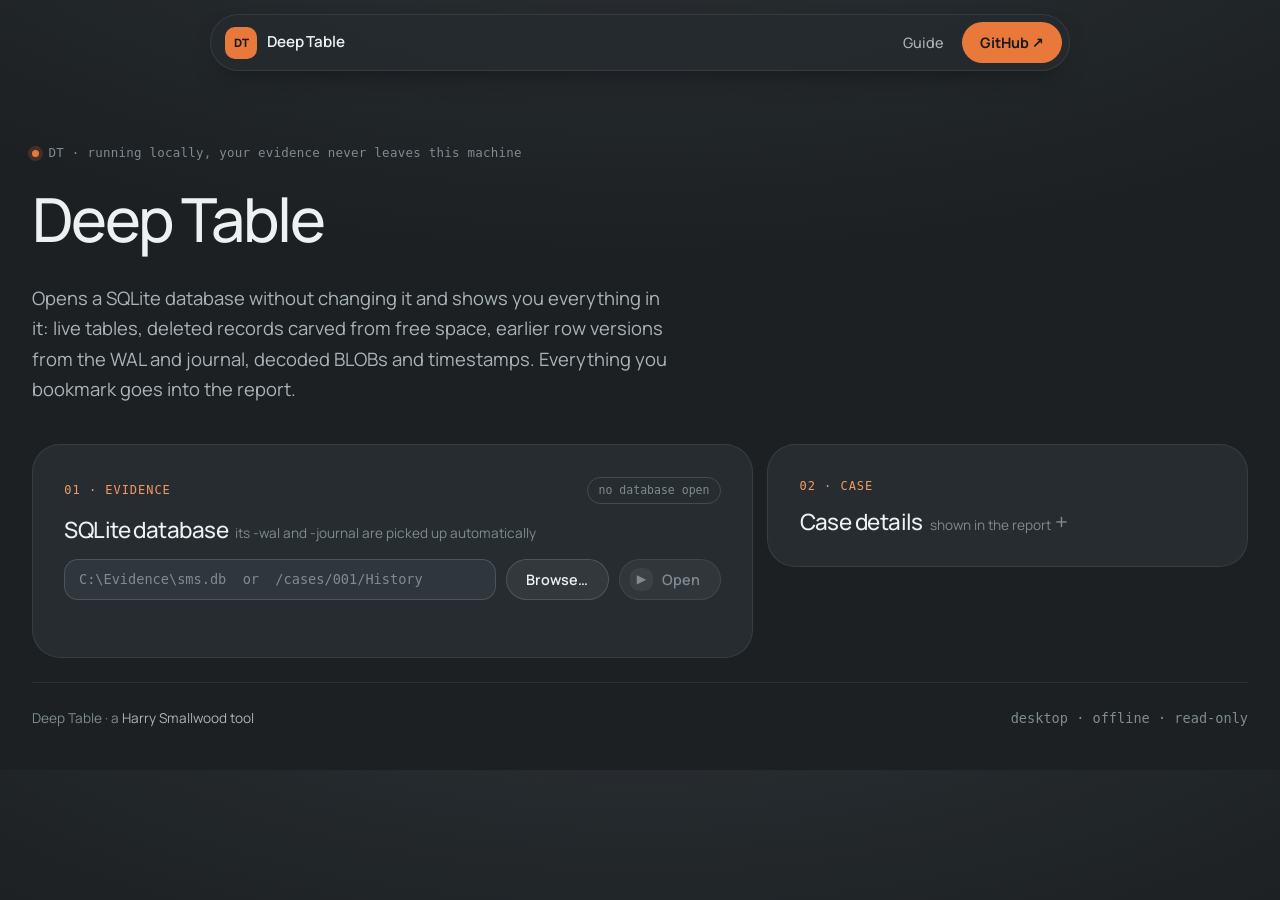
==== deep-table/frontend/index.html @ 810de251 "Rename Quick Query to Deep Table Folder quick-query/ -> deep-table/, DeepTable.spec, deep-table.desk" ====
<!DOCTYPE html>
<html lang="en">
<head>
<meta charset="UTF-8" />
<meta name="viewport" content="width=device-width, initial-scale=1.0" />
<title>Deep Table</title>
<link rel="stylesheet" href="styles.css" />
</head>
<body>

<header class="site-header">
  <div class="wrap">
    <a class="brand" href="#">
      <span class="brand-mark">DT</span>
      <span class="brand-text">Deep Table</span>
    </a>
    <nav class="primary-nav">
      <ul>
        <li><a href="https://harrylsmallwood.com/deep-table" target="_blank" rel="noopener">Guide</a></li>
        <li><a class="nav-cta" href="https://github.com/Harry083/Quick-Capture" target="_blank" rel="noopener">GitHub ↗</a></li>
      </ul>
    </nav>
  </div>
</header>

<main class="wrap">
  <section class="hero" id="hero">
    <p class="hero-eyebrow">DT · running locally, your evidence never leaves this machine</p>
    <h1>Deep Table</h1>
    <p class="lede">Opens a SQLite database without changing it and shows you everything in it: live tables, deleted
      records carved from free space, earlier row versions from the WAL and journal, decoded BLOBs and timestamps.
      Everything you bookmark goes into the report.</p>
  </section>

  <section class="picker-row">
    <div class="panel picker-card">
      <div class="card-title-row">
        <div class="panel-title">01 · Evidence</div>
        <span id="evidence-pill" class="pill">no database open</span>
      </div>
      <h2>SQLite database <span class="hint">its -wal and -journal are picked up automatically</span></h2>
      <div class="path-input-row">
        <input type="text" id="db-input" class="path-input" placeholder="C:\Evidence\sms.db  or  /cases/001/History" />
        <button class="btn browse-btn" id="browse-db" type="button">Browse…</button>
        <button class="btn btn-primary" id="open-btn" type="button" disabled><span class="btn-icon" aria-hidden="true">▶</span>Open</button>
      </div>
      <div class="file-status" id="db-status"></div>
      <div id="evidence-list" class="evidence-list hidden"></div>
    </div>

    <details class="panel picker-card case-details" id="case-panel">
      <summary>
        <div class="panel-title">02 · Case</div>
        <h2>Case details <span class="hint">shown in the report</span></h2>
      </summary>
      <div class="case-grid">
        <label class="field-label">Case number<input type="text" class="path-input full" data-case="case_number" /></label>
        <label class="field-label">Evidence number<input type="text" class="path-input full" data-case="evidence_number" /></label>
        <label class="field-label">Examiner<input type="text" class="path-input full" data-case="examiner" /></label>
        <label class="field-label">Description<input type="text" class="path-input full" data-case="description" /></label>
        <label class="field-label wide">Notes<input type="text" class="path-input full" data-case="notes" /></label>
      </div>
    </details>
  </section>

  <section id="error-section" class="error-section hidden"></section>

  <section id="overview" class="hidden">
    <div id="notices"></div>
    <div class="score-cards overview-cards" id="overview-cards"></div>
  </section>

  <section id="workspace" class="panel workspace hidden">
    <div class="workspace-head">
      <div class="tabs" id="main-tabs" role="tablist">
        <button type="button" role="tab" data-tab="tables" aria-selected="true">Tables</button>
        <button type="button" role="tab" data-tab="search" aria-selected="false">Search all</button>
        <button type="button" role="tab" data-tab="query" aria-selected="false">Query</button>
        <button type="button" role="tab" data-tab="recovered" aria-selected="false">Recovered <span class="count" id="count-recovered"></span></button>
        <button type="button" role="tab" data-tab="wal" aria-selected="false">WAL &amp; journal</button>
        <button type="button" role="tab" data-tab="pages" aria-selected="false">Pages</button>
        <button type="button" role="tab" data-tab="report" aria-selected="false">Bookmarks &amp; report <span class="count" id="count-tags"></span></button>
      </div>
      <label class="view-select" title="Which version of the database to read. With a WAL, each commit can be viewed on its own.">
        <span>View</span>
        <select id="view-select"></select>
      </label>
    </div>

    <!-- Tables -->
    <div class="tab-pane" data-pane="tables">
      <div class="split">
        <aside class="side-list">
          <input type="search" id="table-filter" class="path-input full small-input" placeholder="Filter tables…" />
          <div id="table-list" class="list-box"></div>
        </aside>
        <div class="split-main">
          <div class="grid-toolbar">
            <div class="grid-title"><span id="table-title">Choose a table</span> <span id="table-sub" class="hint-inline"></span></div>
            <input type="search" id="row-search" class="path-input small-input" placeholder="Search rows…" />
            <div class="pager" id="table-pager"></div>
            <button class="btn small-btn" id="schema-btn" type="button" disabled>Schema</button>
            <button class="btn small-btn" id="blob-export-btn" type="button" disabled title="Write every BLOB in a column to its own file, with a manifest of hashes">Export BLOBs…</button>
            <button class="btn small-btn" id="table-csv" type="button" disabled>Export CSV</button>
          </div>
          <pre id="schema-box" class="report-text schema-box hidden"></pre>
          <div id="table-grid" class="grid-box"><p class="placeholder">Open a database, then choose a table.</p></div>
        </div>
      </div>
    </div>

    <!-- Search all -->
    <div class="tab-pane hidden" data-pane="search">
      <p class="guide">Looks for a value in every column of every table in the current view: text matches whatever
        the case, and the same bytes are looked for inside BLOBs. Deleted records found by recovery are searched too.</p>
      <div class="path-input-row search-row">
        <input type="search" id="global-search" class="path-input" placeholder="Phone number, name, URL, keyword…" />
        <button class="btn btn-primary" id="global-search-btn" type="button"><span class="btn-icon" aria-hidden="true">⌕</span>Search</button>
      </div>
      <div class="file-status" id="global-search-status"></div>
      <div id="global-results"></div>
    </div>

    <!-- Query -->
    <div class="tab-pane hidden" data-pane="query">
      <details class="builder" id="builder">
        <summary>Query builder <span class="hint-inline">pick a table, add joins found from foreign keys and naming, choose columns</span></summary>
        <div class="builder-body">
          <label class="model-select-label">Base table <select id="qb-table"></select></label>
          <div class="qb-section">
            <div class="field-label">Joins</div>
            <div id="qb-joins" class="qb-joins"><p class="placeholder">Choose a base table.</p></div>
          </div>
          <div class="qb-section">
            <div class="field-label">Columns <span class="hint-inline">timestamps can be converted in the SQL itself</span></div>
            <div id="qb-columns" class="qb-columns"></div>
          </div>
          <div class="qb-actions"><button class="btn small-btn" id="qb-generate" type="button">Write SQL ↓</button></div>
        </div>
      </details>
      <textarea id="sql-input" class="sql-input" spellcheck="false" placeholder="SELECT * FROM sqlite_master;   (Ctrl+Enter to run — the database is opened read-only)"></textarea>
      <div class="query-actions">
        <div class="chips" id="saved-queries"></div>
        <span class="spacer"></span>
        <button class="btn small-btn" id="save-query" type="button">Save query</button>
        <button class="btn small-btn" id="query-csv" type="button">Export CSV</button>
        <button class="btn small-btn cancel-btn hidden" id="cancel-query" type="button">Stop</button>
        <button class="btn btn-primary" id="run-query" type="button"><span class="btn-icon" aria-hidden="true">▶</span>Run</button>
      </div>
      <div class="file-status" id="query-status"></div>
      <div id="query-grid" class="grid-box"></div>
    </div>

    <!-- Recovered -->
    <div class="tab-pane hidden" data-pane="recovered">
      <div class="rec-banner"><span>Recovered records are also rebuilt as a database of their own, one table per source table with
        columns saying where each record came from, so you can query them like live data.</span>
        <button class="btn small-btn" id="rec-as-db" type="button">Query as a database</button></div>
      <p class="guide">Records carved from freeblocks, unallocated space and freelist pages, plus earlier versions of rows
        from the main file, WAL frames and journal pages. Each one is compared with the live table: <strong>deleted</strong>
        (the rowid is gone), <strong>older version</strong> (the row has since changed) or <strong>live</strong> (a copy of a row that's still there).</p>
      <div class="split">
        <aside class="side-list">
          <div id="rec-table-list" class="list-box"><p class="placeholder">Not run yet.</p></div>
        </aside>
        <div class="split-main">
          <div class="grid-toolbar">
            <div class="tabs compact" id="rec-status">
              <button type="button" data-status="" aria-selected="false">All</button>
              <button type="button" data-status="deleted" aria-selected="true">Deleted</button>
              <button type="button" data-status="older version" aria-selected="false">Older versions</button>
              <button type="button" data-status="live" aria-selected="false">Live copies</button>
            </div>
            <select id="rec-source" class="small-select"><option value="">All sources</option></select>
            <input type="search" id="rec-search" class="path-input small-input" placeholder="Search text…" />
            <div class="pager" id="rec-pager"></div>
            <button class="btn small-btn" id="rec-rerun" type="button">Re-run</button>
            <button class="btn small-btn" id="rec-csv" type="button">Export CSV</button>
          </div>
          <div id="rec-grid" class="grid-box"><p class="placeholder">Choose a table.</p></div>
        </div>
      </div>
    </div>

    <!-- WAL & journal -->
    <div class="tab-pane hidden" data-pane="wal">
      <div id="wal-body"><p class="placeholder">No WAL or journal with this database.</p></div>
    </div>

    <!-- Pages -->
    <div class="tab-pane hidden" data-pane="pages">
      <div class="page-legend" id="page-legend"></div>
      <div id="page-map" class="page-map"></div>
      <div class="page-jump">
        <label class="model-select-label inline">Go to page <input type="number" id="page-number" class="path-input small-input" min="1" /></label>
        <button class="btn small-btn" id="page-go" type="button">Show</button>
      </div>
      <div id="page-detail" class="page-detail"></div>
    </div>

    <!-- Bookmarks & report -->
    <div class="tab-pane hidden" data-pane="report">
      <div class="results-header">
        <h2>Bookmarks</h2>
        <div class="report-actions">
          <button id="report-view-btn" class="btn btn-primary report-btn" type="button"><span class="btn-icon" aria-hidden="true">↗</span>View Report</button>
          <button id="report-html-btn" class="btn report-btn" type="button">Save HTML</button>
          <button id="report-json-btn" class="btn report-btn" type="button">Save JSON</button>
        </div>
      </div>
      <p class="guide">Bookmark rows with the ☆ in any grid. The report holds the evidence hashes, database header, every
        bookmark with its values, your saved queries (re-run at report time), the recovered deleted records and the query log.</p>
      <div id="tag-list" class="tag-list"><p class="placeholder">No bookmarks yet.</p></div>
    </div>
  </section>
</main>

<!-- BLOB / page viewer -->
<div id="modal" class="modal hidden" role="dialog" aria-modal="true">
  <div class="modal-content wide-modal">
    <div class="modal-header">
      <h2 id="modal-title">Viewer</h2>
      <div class="modal-tools" id="modal-tools"></div>
      <button class="modal-close" id="modal-close" type="button" aria-label="Close">×</button>
    </div>
    <div class="modal-body" id="modal-body"></div>
  </div>
</div>

<!-- bookmark dialog -->
<div id="tag-modal" class="modal hidden" role="dialog" aria-modal="true">
  <div class="modal-content tag-modal">
    <div class="modal-header">
      <h2>Bookmark record</h2>
      <button class="modal-close" id="tag-close" type="button" aria-label="Close">×</button>
    </div>
    <div class="modal-body">
      <label class="field-label">Label
        <input type="text" id="tag-label" class="path-input full" list="tag-labels" value="Relevant" maxlength="60" />
        <datalist id="tag-labels"><option value="Relevant"></option><option value="Key evidence"></option><option value="Deleted message"></option><option value="Follow up"></option></datalist>
      </label>
      <label class="field-label">Note<textarea id="tag-note" class="path-input full tag-note" rows="3"></textarea></label>
      <p class="inline-note" id="tag-what"></p>
      <div class="alert-actions"><button id="tag-save" class="btn btn-primary" type="button">Save bookmark</button></div>
    </div>
  </div>
</div>

<div id="popover" class="popover hidden"></div>

<footer class="site-footer">
  <div class="wrap">
    <span>Deep Table · a <a href="https://harrylsmallwood.com/tools" target="_blank" rel="noopener">Harry Smallwood tool</a></span>
    <span class="mono">desktop · offline · read-only</span>
  </div>
</footer>

<script src="app.js"></script>
</body>
</html>
---- deep-table/frontend/styles.css ----
/* =========================================================
   Harry Smallwood tools — shared stylesheet (styled to match harrylsmallwood.com)
   Used by Frame Guard, Model Forge and Forgery Lens. See README.md and components.html.
   Slate-and-charcoal panels with a warm orange accent: a floating
   glass pill for the header, large rounded panels, pill buttons
   and big light headings.
   ========================================================= */

@font-face {
  font-family: "Manrope";
  src: url("fonts/manrope-variable.woff2") format("woff2");
  font-weight: 200 800;
  font-style: normal;
  font-display: swap;
}

:root {
  /* colour */
  --bg: #1c2023;
  --panel: #262c30;
  --panel-2: #30373c;
  --border: rgba(255, 255, 255, 0.08);
  --border-strong: rgba(255, 255, 255, 0.14);
  --glass: rgba(38, 44, 48, 0.72);
  --text: #eef1f2;
  --text-dim: #a9b3b8;
  --text-faint: #7f8b91;
  --accent: #e8793b;
  --accent-2: #f39a63;
  --on-accent: #16191b;
  --good: #3ecf8e;
  --warn: #f5b942;
  --bad: #f05a5a;

  /* type */
  --font-body: "Manrope", "Segoe UI", system-ui, -apple-system, sans-serif;
  --font-mono: Consolas, "Cascadia Mono", "SFMono-Regular", monospace;

  --page-max: 1140px;
  --radius: 28px;
  --radius-md: 18px;
  --radius-sm: 12px;
  --pill: 999px;
  --gutter: clamp(1rem, 3vw, 2rem);
  --shadow: 0 30px 60px -30px rgba(0, 0, 0, 0.6), 0 10px 24px -12px rgba(0, 0, 0, 0.35);
  --ease: cubic-bezier(0.2, 0.7, 0.2, 1);
}

* { box-sizing: border-box; }

body {
  margin: 0;
  background:
    radial-gradient(90rem 40rem at 50% -12rem, rgba(154, 170, 178, 0.14), transparent 70%),
    var(--bg);
  color: var(--text);
  font-family: var(--font-body);
  font-size: 15px;
  line-height: 1.6;
  -webkit-font-smoothing: antialiased;
  text-rendering: optimizeLegibility;
}

a {
  color: var(--accent-2);
  text-decoration-thickness: 1px;
  text-underline-offset: 3px;
}
a:hover { color: var(--text); }

::selection { background: var(--accent); color: var(--on-accent); }
:focus-visible { outline: 2px solid var(--accent); outline-offset: 3px; }

h1, h2, h3 {
  font-weight: 600;
  line-height: 1.1;
  letter-spacing: -0.025em;
  margin: 0 0 0.5em;
}
h1 {
  font-size: clamp(2.4rem, 1.6rem + 3vw, 3.8rem);
  font-weight: 500;
  letter-spacing: -0.035em;
}
h2 { font-size: 1.4rem; font-weight: 500; }
h3 {
  font-family: var(--font-mono);
  font-size: 0.72rem;
  font-weight: 400;
  text-transform: uppercase;
  letter-spacing: 0.08em;
  color: var(--text-faint);
  margin-bottom: 0.8em;
}

.mono { font-family: var(--font-mono); }

.wrap {
  max-width: var(--page-max);
  margin: 0 auto;
  padding: 0 var(--gutter);
}

/* ---------- header: floating glass pill ---------- */
.site-header {
  position: sticky;
  top: 14px;
  z-index: 20;
  margin: 14px 0 0;
  padding: 0 var(--gutter);
}
.site-header .wrap {
  display: flex;
  align-items: center;
  gap: 1rem;
  max-width: 860px;
  padding: 0.45rem 0.45rem 0.45rem 0.9rem;
  background: var(--glass);
  border: 1px solid var(--border);
  border-radius: var(--pill);
  -webkit-backdrop-filter: blur(16px) saturate(140%);
  backdrop-filter: blur(16px) saturate(140%);
  box-shadow: 0 12px 30px -16px rgba(0, 0, 0, 0.6);
}
.brand {
  display: flex;
  align-items: center;
  gap: 0.6rem;
  text-decoration: none;
  color: var(--text);
}
.brand:hover { color: var(--text); }
.brand-mark {
  display: inline-grid;
  place-items: center;
  width: 2rem;
  height: 2rem;
  font-weight: 800;
  font-size: 0.72rem;
  letter-spacing: 0.02em;
  background: var(--accent);
  color: var(--on-accent);
  border-radius: 10px;
  line-height: 1;
}
.brand-text { font-weight: 600; font-size: 0.95rem; letter-spacing: -0.01em; }

.primary-nav { margin-left: auto; }
.primary-nav ul {
  list-style: none;
  display: flex;
  align-items: center;
  gap: 0.25rem;
  margin: 0;
  padding: 0;
}
.primary-nav a {
  display: block;
  color: var(--text-dim);
  text-decoration: none;
  font-size: 0.9rem;
  font-weight: 500;
  padding: 0.5em 0.95em;
  border-radius: var(--pill);
  transition: color 0.2s ease, background-color 0.2s ease;
}
.primary-nav a:hover { color: var(--text); background: rgba(255, 255, 255, 0.06); }
.primary-nav a.nav-cta {
  background: var(--accent);
  color: var(--on-accent);
  font-weight: 700;
  padding: 0.62em 1.25em;
}
.primary-nav a.nav-cta:hover { background: var(--accent-2); color: var(--on-accent); }

/* ---------- hero ---------- */
.hero { padding: clamp(2.5rem, 1.5rem + 4vw, 4.5rem) 0 clamp(1.5rem, 1rem + 2vw, 2.5rem); }
.hero > * { animation: rise 0.8s var(--ease) both; }
.hero > *:nth-child(2) { animation-delay: 0.06s; }
.hero > *:nth-child(3) { animation-delay: 0.12s; }
@keyframes rise {
  from { opacity: 0; transform: translateY(14px); }
  to { opacity: 1; transform: none; }
}
.hero-eyebrow {
  font-family: var(--font-mono);
  font-size: 0.78rem;
  color: var(--text-faint);
  display: flex;
  align-items: center;
  gap: 0.6rem;
  margin: 0 0 1.4rem;
  letter-spacing: 0.02em;
}
.hero-eyebrow::before {
  content: "";
  width: 7px;
  height: 7px;
  border-radius: 50%;
  background: var(--accent);
  box-shadow: 0 0 0 4px rgba(232, 121, 59, 0.18);
  flex-shrink: 0;
}
.lede {
  font-size: clamp(1.02rem, 1rem + 0.3vw, 1.15rem);
  line-height: 1.65;
  color: var(--text-dim);
  max-width: 58ch;
  margin: 1rem 0 0;
}

/* ---------- panels ---------- */
.panel {
  background: var(--panel);
  border: 1px solid var(--border);
  border-radius: var(--radius);
  padding: clamp(1.3rem, 1rem + 1.2vw, 2rem);
  margin-bottom: 14px;
}
.panel-title {
  font-family: var(--font-mono);
  font-size: 0.75rem;
  color: var(--accent-2);
  text-transform: uppercase;
  letter-spacing: 0.08em;
  margin-bottom: 0.9rem;
}

/* ---------- buttons ---------- */
button { font-family: inherit; }

.btn {
  display: inline-flex;
  align-items: center;
  justify-content: center;
  gap: 0.65em;
  padding: 0.75em 1.35em;
  font-family: var(--font-body);
  font-size: 0.9rem;
  font-weight: 600;
  line-height: 1.2;
  text-decoration: none;
  white-space: nowrap;
  border: 1px solid var(--border-strong);
  border-radius: var(--pill);
  color: var(--text);
  background: rgba(255, 255, 255, 0.06);
  cursor: pointer;
  transition: background-color 0.2s ease, border-color 0.2s ease, transform 0.2s ease;
}
.btn:hover {
  color: var(--text);
  background: rgba(255, 255, 255, 0.11);
  border-color: rgba(255, 255, 255, 0.22);
}
.btn:active { transform: translateY(1px); }
.btn-primary {
  background: var(--accent);
  border-color: var(--accent);
  color: var(--on-accent);
}
.btn-primary:hover {
  background: var(--accent-2);
  border-color: var(--accent-2);
  color: var(--on-accent);
}
.btn-icon {
  display: inline-grid;
  place-items: center;
  width: 1.9em;
  height: 1.9em;
  margin: -0.35em 0 -0.35em -0.75em;
  border-radius: 9px;
  background: rgba(0, 0, 0, 0.14);
  color: var(--on-accent);
  font-size: 0.85em;
  font-weight: 700;
  transition: transform 0.25s var(--ease);
}
a.btn:hover .btn-icon { transform: rotate(45deg); }
.btn:disabled,
.btn:disabled:hover {
  background: rgba(255, 255, 255, 0.05);
  border-color: var(--border);
  color: var(--text-faint);
  cursor: not-allowed;
  transform: none;
}
.btn:disabled .btn-icon { background: rgba(255, 255, 255, 0.06); color: var(--text-faint); }

/* ---------- file pickers ---------- */
.picker-row {
  display: grid;
  grid-template-columns: 1fr 1fr;
  gap: 14px;
}
.picker-row .panel { margin-bottom: 0; }
.picker-row + .panel { margin-top: 14px; }
.picker-card h2 { margin-bottom: 1rem; }
.picker-card .hint {
  color: var(--text-faint);
  font-weight: 400;
  font-size: 0.85rem;
  letter-spacing: 0;
  margin-left: 0.3em;
}

.path-input-row { display: flex; gap: 0.6rem; }

.path-input,
select {
  font-size: 0.9rem;
  padding: 0.8em 1em;
  border: 1px solid var(--border-strong);
  border-radius: 14px;
  background: var(--panel-2);
  color: var(--text);
  transition: border-color 0.2s ease, box-shadow 0.2s ease;
}
.path-input {
  flex: 1;
  min-width: 0;
  font-family: var(--font-mono);
  font-size: 0.85rem;
}
.path-input::placeholder { color: var(--text-faint); }
select { font-family: var(--font-body); cursor: pointer; }
.path-input:focus,
select:focus {
  outline: none;
  border-color: var(--accent);
  box-shadow: 0 0 0 4px rgba(232, 121, 59, 0.18);
}

.file-status {
  margin-top: 0.7rem;
  font-family: var(--font-mono);
  font-size: 0.78rem;
  color: var(--text-faint);
  min-height: 1.2em;
}
.file-status.ok { color: var(--good); }
.file-status.err { color: var(--bad); }

/* ---------- controls ---------- */
.controls-row {
  display: flex;
  align-items: flex-end;
  gap: 1.2rem;
  flex-wrap: wrap;
}
.model-select-label {
  display: flex;
  flex-direction: column;
  gap: 0.45rem;
  font-size: 0.85rem;
  font-weight: 500;
  color: var(--text-dim);
  min-width: 13rem;
}
.run-actions {
  margin-left: auto;
  display: flex;
  gap: 0.6rem;
}
.run-btn { padding: 0.85em 1.6em; font-size: 0.95rem; }
.cancel-btn { color: var(--bad); border-color: rgba(240, 90, 90, 0.45); }
.cancel-btn:hover { color: var(--bad); border-color: var(--bad); background: rgba(240, 90, 90, 0.08); }

/* ---------- progress ---------- */
.progress-bar-track {
  height: 10px;
  background: var(--panel-2);
  border-radius: var(--pill);
  overflow: hidden;
}
.progress-bar-fill {
  height: 100%;
  width: 0%;
  border-radius: var(--pill);
  background: linear-gradient(90deg, var(--accent), var(--accent-2));
  box-shadow: 0 0 16px rgba(232, 121, 59, 0.45);
  transition: width 0.25s ease;
}
.progress-label {
  margin-top: 0.8rem;
  font-family: var(--font-mono);
  font-size: 0.78rem;
  color: var(--text-dim);
}

/* ---------- error ---------- */
.error-section {
  background: rgba(240, 90, 90, 0.08);
  border: 1px solid rgba(240, 90, 90, 0.35);
  border-left: 3px solid var(--bad);
  color: #ffc2c2;
  border-radius: var(--radius-md);
  padding: 1rem 1.2rem;
  margin-bottom: 14px;
  white-space: pre-wrap;
  font-family: var(--font-mono);
  font-size: 0.8rem;
  max-height: 260px;
  overflow: auto;
}

/* ---------- results ---------- */
.results-header {
  display: flex;
  align-items: center;
  justify-content: space-between;
  flex-wrap: wrap;
  gap: 0.8rem;
  margin-bottom: 1.4rem;
}
.results-header h2 { margin: 0; }
.report-actions { display: flex; gap: 0.6rem; flex-wrap: wrap; }

.score-cards {
  display: grid;
  grid-template-columns: repeat(auto-fit, minmax(170px, 1fr));
  gap: 12px;
  margin-bottom: 1rem;
}
.score-card {
  background: var(--panel-2);
  border: 1px solid var(--border);
  border-radius: var(--radius-md);
  padding: 1.2rem 1.3rem;
}
.score-card .metric-name {
  font-family: var(--font-mono);
  font-size: 0.72rem;
  text-transform: uppercase;
  letter-spacing: 0.08em;
  color: var(--accent-2);
  margin-bottom: 0.7rem;
}
.score-card .metric-value {
  font-size: clamp(1.9rem, 1.5rem + 1vw, 2.4rem);
  font-weight: 500;
  line-height: 1;
  letter-spacing: -0.04em;
  font-variant-numeric: tabular-nums;
}
.score-card .metric-sub {
  margin-top: 0.9rem;
  padding-top: 0.7rem;
  border-top: 1px solid var(--border-strong);
  font-family: var(--font-mono);
  font-size: 0.72rem;
  color: var(--text-faint);
  display: flex;
  gap: 0.25rem 0.8rem;
  flex-wrap: wrap;
}

.raw-details summary {
  cursor: pointer;
  font-family: var(--font-mono);
  font-size: 0.78rem;
  color: var(--text-faint);
  margin-top: 0.4rem;
}
.raw-details summary:hover { color: var(--text-dim); }
#raw-metrics {
  background: var(--bg);
  border: 1px solid var(--border);
  border-radius: var(--radius-sm);
  padding: 1rem 1.2rem;
  font-family: var(--font-mono);
  font-size: 0.8rem;
  color: var(--text-dim);
  overflow: auto;
  max-height: 300px;
}

/* ---------- metadata ---------- */
.metadata-row {
  display: grid;
  grid-template-columns: 1fr 1fr;
  gap: 14px;
}
.metadata-panel {
  background: var(--panel-2);
  border: 1px solid var(--border);
  border-radius: var(--radius-md);
  padding: 1rem 1.2rem;
  font-size: 0.85rem;
  max-height: 480px;
  overflow: auto;
}
.metadata-panel .placeholder {
  color: var(--text-faint);
  font-family: var(--font-mono);
  font-size: 0.8rem;
  margin: 0;
}
.meta-block { margin-bottom: 1.1rem; }
.meta-block:last-child { margin-bottom: 0; }
.meta-block-title {
  font-weight: 600;
  color: var(--accent-2);
  margin-bottom: 0.4rem;
  font-size: 0.85rem;
}
.meta-table { width: 100%; border-collapse: collapse; }
.meta-table td {
  padding: 0.35em 0.5em 0.35em 0;
  border-bottom: 1px solid var(--border);
  vertical-align: top;
  word-break: break-word;
}
.meta-table tr:last-child td { border-bottom: none; }
.meta-table td:first-child {
  color: var(--text-faint);
  width: 42%;
  font-family: var(--font-mono);
  font-size: 0.78rem;
  white-space: nowrap;
}

/* ---------- footer ---------- */
.site-footer {
  padding: 1.5rem 0 2.5rem;
  color: var(--text-faint);
  font-size: 0.85rem;
}
.site-footer .wrap {
  display: flex;
  justify-content: space-between;
  gap: 1rem;
  flex-wrap: wrap;
  padding-top: 1.6rem;
  background: linear-gradient(var(--border), var(--border)) no-repeat center top / calc(100% - 2 * var(--gutter)) 1px;
}
.site-footer a { color: var(--text-dim); text-decoration: none; }
.site-footer a:hover { color: var(--accent-2); }

.hidden { display: none !important; }

/* ---------- browse modal ---------- */
.modal {
  position: fixed;
  inset: 0;
  background: rgba(10, 12, 14, 0.6);
  -webkit-backdrop-filter: blur(6px);
  backdrop-filter: blur(6px);
  display: flex;
  align-items: center;
  justify-content: center;
  z-index: 100;
}
.modal-content {
  background: var(--panel);
  border: 1px solid var(--border-strong);
  border-radius: var(--radius);
  box-shadow: var(--shadow);
  width: 680px;
  max-width: 92vw;
  max-height: 80vh;
  display: flex;
  flex-direction: column;
  overflow: hidden;
}
.modal-header {
  display: flex;
  justify-content: space-between;
  align-items: center;
  padding: 1.1rem 1.2rem 1.1rem 1.5rem;
  font-size: 1.1rem;
  font-weight: 600;
  letter-spacing: -0.015em;
}
.modal-close {
  display: inline-grid;
  place-items: center;
  width: 2.2rem;
  height: 2.2rem;
  background: rgba(255, 255, 255, 0.06);
  border: 1px solid var(--border);
  border-radius: var(--pill);
  color: var(--text-dim);
  font-size: 1.2rem;
  line-height: 1;
  cursor: pointer;
}
.modal-close:hover { color: var(--text); background: rgba(255, 255, 255, 0.11); }
.modal-toolbar {
  display: flex;
  align-items: center;
  gap: 0.8rem;
  padding: 0 1.5rem 1rem;
  border-bottom: 1px solid var(--border);
}
.modal-toolbar .btn { padding: 0.5em 1em; font-size: 0.8rem; }
.current-path {
  color: var(--text-dim);
  font-family: var(--font-mono);
  font-size: 0.78rem;
  overflow: hidden;
  text-overflow: ellipsis;
  white-space: nowrap;
}
.browse-entries { overflow: auto; padding: 0.5rem; }
.browse-entry {
  display: flex;
  align-items: center;
  gap: 0.8rem;
  padding: 0.65rem 1rem;
  border-radius: var(--radius-sm);
  cursor: pointer;
  transition: background-color 0.15s ease;
}
.browse-entry:hover { background: rgba(255, 255, 255, 0.06); }
.browse-entry .icon { width: 1.2rem; text-align: center; color: var(--text-dim); }
.browse-entry .name { flex: 1; }
.browse-entry .size { color: var(--text-faint); font-family: var(--font-mono); font-size: 0.75rem; }

@media (max-width: 760px) {
  .picker-row,
  .metadata-row { grid-template-columns: 1fr; }
  .run-actions { margin-left: 0; width: 100%; }
  .run-actions .btn { flex: 1; }
  .model-select-label { flex: 1; }
}

@media (prefers-reduced-motion: reduce) {
  * { animation: none !important; transition: none !important; }
}

/* =========================================================
   Extra components (first built for Forgery Lens)
   ========================================================= */

[hidden] { display: none !important; }
html { scroll-behavior: smooth; }
img { max-width: 100%; display: block; }
h4 { font-size: 1rem; font-weight: 600; margin: 0 0 0.5em; }

/* keep panels clear of the sticky header when jumped to */
.panel { scroll-margin-top: 5.5rem; }

/* a quieter note after a heading, as in the picker cards */
h2 .hint {
  color: var(--text-faint);
  font-weight: 400;
  font-size: 0.85rem;
  letter-spacing: 0;
  margin-left: 0.3em;
}
.panel-title + h2 { margin-bottom: 1rem; }

/* ---------- status line states (alongside .ok / .err) ---------- */
.file-status[data-state="success"] { color: var(--good); }
.file-status[data-state="error"] { color: var(--bad); }
.placeholder { color: var(--text-faint); font-family: var(--font-mono); font-size: 0.8rem; margin: 0; }

/* ---------- drop zone: a file chooser that also takes drag and drop ---------- */
.drop-zone {
  display: flex;
  align-items: center;
  gap: 1rem;
  flex-wrap: wrap;
  padding: 1.1rem 1.2rem;
  border: 1px dashed var(--border-strong);
  border-radius: var(--radius-md);
  background: var(--panel-2);
  transition: border-color 0.2s ease, background-color 0.2s ease;
}
[data-over="true"] .drop-zone,
.drop-zone[data-over="true"] { border-color: var(--accent); background: rgba(232, 121, 59, 0.08); }
.drop-zone label.btn:focus-within { outline: 2px solid var(--accent); outline-offset: 3px; }
.drop-hint { font-family: var(--font-mono); font-size: 0.78rem; color: var(--text-faint); }
.file-input { position: absolute; width: 1px; height: 1px; opacity: 0; pointer-events: none; }

/* ---------- small pill buttons in a row, e.g. recent items ---------- */
.recent { margin-top: 0.8rem; display: flex; gap: 0.5rem; flex-wrap: wrap; align-items: center; font-family: var(--font-mono); font-size: 0.75rem; color: var(--text-faint); }
.recent button {
  font: 500 0.75rem var(--font-mono);
  color: var(--text-dim);
  background: rgba(255, 255, 255, 0.05);
  border: 1px solid var(--border);
  border-radius: var(--pill);
  padding: 0.35em 0.9em;
  cursor: pointer;
}
.recent button:hover { color: var(--text); border-color: var(--border-strong); }

/* ---------- folding options and checkbox grids ---------- */
.options { margin-top: 1rem; }
.options[open] summary { margin-bottom: 1rem; }
.options .controls-row { margin-bottom: 1.4rem; }
.options .path-input { font-family: var(--font-body); font-size: 0.9rem; }
.checks { display: grid; grid-template-columns: repeat(auto-fill, minmax(15rem, 1fr)); gap: 0.2rem 1rem; }
.check {
  display: flex;
  align-items: center;
  gap: 0.6rem;
  font-size: 0.88rem;
  color: var(--text-dim);
  padding: 0.25rem 0;
  cursor: pointer;
}
.check input { width: 1.05em; height: 1.05em; accent-color: var(--accent); }
input[type="range"] { accent-color: var(--accent); width: 12rem; max-width: 100%; }
.controls-row output { color: var(--text); font-variant-numeric: tabular-nums; }
.controls-row .btn { padding: 0.6em 1.2em; font-size: 0.85rem; }
.inline-note { font-size: 0.8rem; color: var(--text-faint); align-self: center; }

/* ---------- score cards: extras ---------- */
.score-card .metric-value[data-zero="false"] { color: var(--accent-2); }
.score-card ul { margin: 0.7rem 0 0; padding-left: 1.1rem; font-size: 0.85rem; color: var(--text-dim); }
.score-cards + .metadata-panel { max-height: none; }
.meta-table td:last-child { overflow-wrap: anywhere; }
.meta-table td.mono { font-size: 0.8rem; }

/* ---------- findings: a list of graded results ---------- */
.cat-title { font-weight: 600; color: var(--accent-2); font-size: 0.85rem; margin: 1.4rem 0 0.4rem; }
.cat-title:first-child { margin-top: 0; }
.findings { list-style: none; margin: 0; padding: 0; }
.findings li {
  display: grid;
  grid-template-columns: 11rem 1fr;
  gap: 0.2rem 1rem;
  padding: 0.9rem 0 0.9rem 1rem;
  border-bottom: 1px solid var(--border);
  border-left: 2px solid var(--text-faint);
}
.findings li:last-child { border-bottom: none; }
.findings li[data-level="notable"] { border-left-color: var(--accent); }
.findings li[data-level="weak"] { border-left-color: var(--warn); }
.findings li > strong { font-weight: 600; }
.findings li > span:last-child { grid-column: 2; color: var(--text-dim); font-size: 0.9rem; }
.level {
  grid-row: span 2;
  font-family: var(--font-mono);
  font-size: 0.72rem;
  text-transform: uppercase;
  letter-spacing: 0.08em;
  color: var(--text-faint);
  padding-top: 0.2rem;
}
li[data-level="notable"] .level { color: var(--accent-2); }
li[data-level="weak"] .level { color: var(--warn); }
.link {
  background: none;
  border: none;
  padding: 0;
  margin-left: 0.4em;
  font: inherit;
  font-weight: 600;
  color: var(--accent-2);
  cursor: pointer;
  text-decoration: underline;
  text-underline-offset: 3px;
}
.link:hover { color: var(--text); }
.notes { margin: 0.4rem 0 0.6rem; }
.notes summary { cursor: pointer; font-family: var(--font-mono); font-size: 0.78rem; color: var(--text-faint); padding: 0.3rem 0; }
.notes summary:hover { color: var(--text-dim); }

/* ---------- tabs (one selected) and chips (toggles) ---------- */
.tabs, .chips { display: flex; gap: 0.4rem; flex-wrap: wrap; margin-bottom: 1.1rem; }
.tabs button,
.chips button {
  font-family: var(--font-body);
  font-size: 0.85rem;
  font-weight: 600;
  line-height: 1.2;
  padding: 0.55em 1.1em;
  border-radius: var(--pill);
  border: 1px solid var(--border-strong);
  background: rgba(255, 255, 255, 0.06);
  color: var(--text-dim);
  cursor: pointer;
  transition: background-color 0.2s ease, border-color 0.2s ease, color 0.2s ease;
}
.tabs button:hover,
.chips button:hover { color: var(--text); background: rgba(255, 255, 255, 0.11); border-color: rgba(255, 255, 255, 0.22); }
.tabs button[aria-selected="true"] { background: var(--accent); border-color: var(--accent); color: var(--on-accent); }
.tabs button[data-empty="true"]:not([aria-selected="true"]) { opacity: 0.55; }
.tabs .dot { display: inline-block; width: 0.5em; height: 0.5em; border-radius: 50%; background: var(--accent-2); margin-left: 0.45em; vertical-align: middle; }
.tabs button[aria-selected="true"] .dot { background: var(--on-accent); }
.chips button { font-size: 0.8rem; font-weight: 500; padding: 0.4em 0.95em; }
.chips button[aria-pressed="true"] { border-color: var(--accent); color: var(--text); background: rgba(232, 121, 59, 0.16); }
.guide { color: var(--text-dim); font-size: 0.92rem; max-width: 80ch; margin: 0 0 1rem; }

/* ---------- image stage: checkerboard viewer, fit or actual pixels ---------- */
.stage {
  border-radius: var(--radius-md);
  background: repeating-conic-gradient(#20252a 0% 25%, #1a1e22 0% 50%) 50% / 20px 20px;
  border: 1px solid var(--border);
  overflow: auto;
  max-height: 78vh;
}
.stack { display: grid; justify-items: center; align-items: center; min-height: 12rem; }
.stack img { grid-area: 1 / 1; display: block; }
.stage[data-zoom="fit"] .stack img { max-width: 100%; max-height: 78vh; width: auto; height: auto; }
.stage[data-zoom="actual"] .stack { justify-items: start; align-items: start; }
.stage[data-zoom="actual"] .stack img { max-width: none; max-height: none; image-rendering: pixelated; }
.stack[data-loading="true"] img:last-child { opacity: 0.5; }
.caption { margin-top: 0.8rem; font-family: var(--font-mono); font-size: 0.78rem; color: var(--text-dim); min-height: 1.2em; }
.skipped { color: var(--text-faint); font-style: italic; }

.view-actions { display: flex; align-items: center; gap: 0.6rem 0.8rem; flex-wrap: wrap; margin: 1rem 0 0.4rem; }
.view-actions .btn[disabled],
.view-actions input[disabled] { opacity: 0.45; cursor: not-allowed; }
.hold-btn { touch-action: none; user-select: none; -webkit-user-select: none; }
.blend { display: inline-flex; align-items: center; gap: 0.6rem; font-size: 0.85rem; font-weight: 500; color: var(--text-dim); margin: 0 0.4rem; }
.raw-details .metadata-panel { margin-top: 0.8rem; }

/* ---------- read-only text output, e.g. a copyable report ---------- */
.report-text {
  display: block;
  width: 100%;
  background: var(--bg);
  border: 1px solid var(--border);
  border-radius: var(--radius-sm);
  padding: 1rem 1.2rem;
  font-family: var(--font-mono);
  font-size: 0.8rem;
  color: var(--text-dim);
  resize: vertical;
}
.report-text:focus { outline: none; border-color: var(--accent); }

/* ---------- small print under the panels ---------- */
.disclaimer {
  font-family: var(--font-mono);
  font-size: 0.75rem;
  line-height: 1.7;
  color: var(--text-faint);
  max-width: 90ch;
  margin: 1.6rem 0 0;
}

@media (max-width: 760px) {
  .findings li { grid-template-columns: 1fr; }
  .level { grid-row: auto; }
  .findings li > span:last-child { grid-column: 1; }
  .controls-row .model-select-label { min-width: 0; }
}

/* =========================================================
   Quick Capture: tool-specific rules (tokens only)
   ========================================================= */

/* ---------- notices ---------- */
.banner {
  background: rgba(245, 185, 66, 0.08);
  border: 1px solid rgba(245, 185, 66, 0.35);
  border-left: 3px solid var(--warn);
  color: var(--warn);
  border-radius: var(--radius-md);
  padding: 1rem 1.2rem;
  margin-bottom: 14px;
  font-family: var(--font-mono);
  font-size: 0.8rem;
}

/* ---------- panel headings with something on the right ---------- */
.card-title-row {
  display: flex;
  align-items: center;
  justify-content: space-between;
  gap: 0.8rem;
  margin-bottom: 0.9rem;
}
.card-title-row .panel-title { margin-bottom: 0; }
.card-title-row + h2 { margin-bottom: 1rem; }
.small-btn { padding: 0.45em 1em; font-size: 0.8rem; }
.picker-card { display: flex; flex-direction: column; }

.tabs .hint,
.tabs .count { font-weight: 400; font-size: 0.78rem; margin-left: 0.3em; opacity: 0.75; }
.model-select-label .tabs { margin-bottom: 0; }

.pill {
  font-family: var(--font-mono);
  font-size: 0.72rem;
  padding: 0.3em 0.9em;
  border-radius: var(--pill);
  border: 1px solid var(--border-strong);
  color: var(--text-faint);
  white-space: nowrap;
}
.pill.on { color: var(--good); border-color: rgba(62, 207, 142, 0.45); }

/* ---------- device list ---------- */
.device-list {
  background: var(--panel-2);
  border: 1px solid var(--border);
  border-radius: var(--radius-md);
  max-height: 240px;
  overflow: auto;
  margin-bottom: 0.8rem;
}
.device-list .placeholder { padding: 1rem 1.1rem; }
.device-row {
  display: flex;
  align-items: center;
  gap: 0.7rem;
  padding: 0.65rem 1.1rem;
  border-bottom: 1px solid var(--border);
  cursor: pointer;
  transition: background-color 0.15s ease;
}
.device-row:last-child { border-bottom: none; }
.device-row:hover { background: rgba(255, 255, 255, 0.05); }
.device-row.selected { background: rgba(232, 121, 59, 0.12); box-shadow: inset 3px 0 0 var(--accent); }
.device-row.partition { padding-left: 2.2rem; }
.device-row .dev-main { flex: 1; min-width: 0; }
.device-row .dev-name { font-weight: 600; font-size: 0.88rem; overflow: hidden; text-overflow: ellipsis; white-space: nowrap; }
.device-row .dev-path { color: var(--text-faint); font-family: var(--font-mono); font-size: 0.75rem; }
.device-row .dev-size { color: var(--text-dim); font-family: var(--font-mono); font-size: 0.78rem; white-space: nowrap; }
.badge {
  font-family: var(--font-mono);
  font-size: 0.68rem;
  padding: 0.15em 0.65em;
  border-radius: var(--pill);
  border: 1px solid var(--border-strong);
  color: var(--text-dim);
  white-space: nowrap;
}
.badge.sys { color: var(--warn); border-color: rgba(245, 185, 66, 0.45); }
.badge.rem { color: var(--accent-2); border-color: rgba(232, 121, 59, 0.45); }

/* ---------- scan options ---------- */
.scan-options { display: flex; flex-direction: column; gap: 0.5rem; }
.scan-option {
  display: flex;
  gap: 0.8rem;
  align-items: flex-start;
  background: var(--panel-2);
  border: 1px solid var(--border);
  border-radius: var(--radius-sm);
  padding: 0.75rem 1rem;
  cursor: pointer;
  transition: border-color 0.2s ease, background-color 0.2s ease;
}
.scan-option:hover { border-color: var(--border-strong); }
.scan-option:has(input:checked) { border-color: var(--accent); background: rgba(232, 121, 59, 0.08); }
.scan-option input { margin-top: 0.3em; accent-color: var(--accent); }
.scan-option .opt-title { font-weight: 600; font-size: 0.88rem; }
.scan-option .opt-desc { color: var(--text-dim); font-size: 0.82rem; margin-top: 0.15rem; }
.scan-toggle { margin-top: 0.9rem; }
.scan-note { margin: 0.3rem 0 0; }
.scan-actions { margin-top: auto; padding-top: 1rem; display: flex; justify-content: flex-end; }

/* ---------- image details ---------- */
.field-label {
  display: block;
  font-size: 0.85rem;
  font-weight: 500;
  color: var(--text-dim);
  margin: 0 0 0.45rem;
}
.path-input.full { width: 100%; display: block; }
.details-grid { display: grid; grid-template-columns: 2fr 1fr; gap: 0 14px; }
.options-row {
  padding-top: 1.2rem;
  margin-top: 0.4rem;
  border-top: 1px solid var(--border);
}
.options-row + .options-row { margin-top: 1.2rem; }
.options-row .model-select-label { min-width: 9rem; flex: 1; }
.options-row .model-select-label:first-child { flex: 0 0 auto; }
.check-row { display: flex; gap: 1.2rem; flex-wrap: wrap; padding: 0.35rem 0; }
.check-row .check, .verify-check { color: var(--text); }
.verify-check { padding-bottom: 0.6rem; margin-left: auto; }
.hint-inline { color: var(--text-faint); font-weight: 400; font-size: 0.78rem; margin-left: 0.3em; }

/* ---------- case details (folding panel) ---------- */
.case-details summary { cursor: pointer; list-style: none; }
.case-details summary::-webkit-details-marker { display: none; }
.case-details summary h2 { margin: 0; }
.case-details summary h2::after { content: " +"; color: var(--text-faint); font-weight: 400; }
.case-details[open] summary h2::after { content: " −"; }
.case-details[open] summary { margin-bottom: 1rem; }
.case-grid { display: grid; grid-template-columns: 1fr 1fr; gap: 0.9rem 14px; }
.case-grid .wide { grid-column: 1 / -1; }
.case-grid .field-label .path-input { margin-top: 0.45rem; }

/* ---------- main action ---------- */
.action-row { display: flex; justify-content: flex-end; gap: 0.6rem; margin: 1.2rem 0 1.4rem; }
.run-btn:disabled .btn-icon { background: rgba(255, 255, 255, 0.06); color: var(--text-faint); }

/* ---------- progress ---------- */
.progress-head { display: flex; justify-content: space-between; align-items: baseline; gap: 1rem; margin-bottom: 0.9rem; }
.progress-stage { font-weight: 600; text-transform: capitalize; }
.progress-speed {
  font-size: 1.6rem;
  font-weight: 500;
  letter-spacing: -0.03em;
  font-variant-numeric: tabular-nums;
  color: var(--accent-2);
}
.progress-label { font-variant-numeric: tabular-nums; }

/* ---------- scan alert ---------- */
.alert-section { border-color: rgba(245, 185, 66, 0.35); border-left: 3px solid var(--warn); }
.alert-section h2 { color: var(--warn); }
.alert-lead { color: var(--text-dim); margin: 0 0 1rem; max-width: 80ch; }
.alert-actions { display: flex; justify-content: flex-end; gap: 0.6rem; margin-top: 1.2rem; }
.warn-btn { background: var(--warn); border-color: var(--warn); color: var(--on-accent); }
.warn-btn:hover { background: #f8ca6a; border-color: #f8ca6a; color: var(--on-accent); }

/* ---------- scan and acquisition results ---------- */
.findings { margin-bottom: 1rem; }
.findings li[data-level="bad"] { border-left-color: var(--bad); }
.findings li[data-level="ok"] { border-left-color: var(--good); }
li[data-level="bad"] .level { color: var(--bad); }
li[data-level="ok"] .level { color: var(--good); }

.verdict {
  font-family: var(--font-mono);
  font-size: 0.75rem;
  letter-spacing: 0.08em;
  padding: 0.4em 1em;
  border-radius: var(--pill);
  border: 1px solid var(--border-strong);
}
.verdict.clear { color: var(--good); border-color: var(--good); background: rgba(62, 207, 142, 0.08); }
.verdict.attention { color: var(--warn); border-color: var(--warn); background: rgba(245, 185, 66, 0.08); }

.score-card .metric-value { white-space: nowrap; }
.score-card .metric-value.small { font-size: clamp(1.4rem, 1.2rem + 0.6vw, 1.7rem); }
.score-card .metric-value.limiter { white-space: normal; font-size: 1rem; font-weight: 600; line-height: 1.35; letter-spacing: -0.01em; }
#hash-table { max-height: none; margin-bottom: 0.6rem; }
#hash-table .meta-table td:first-child { width: 6rem; }
#hash-table .meta-table td.mono { word-break: break-all; }
#hash-table .meta-table td:last-child { white-space: nowrap; }
#smart-table { margin-top: 0.8rem; }
#output-files { margin: 0.8rem 0 0; white-space: pre-wrap; word-break: break-all; }
.ok-text { color: var(--good); }
.bad-text { color: var(--bad); }

@media (max-width: 760px) {
  .details-grid,
  .case-grid { grid-template-columns: 1fr; }
  .details-grid .details-field + .details-field { margin-top: 1rem; }
}

/* =========================================================
   Deep Table: tool-specific rules (tokens only)
   ========================================================= */

:root { --page-max: 1500px; }

.hero.compact { padding: 2rem 0 1.2rem; }
.hero.compact h1 { font-size: clamp(1.8rem, 1.4rem + 1.4vw, 2.4rem); }
.hero.compact .lede { display: none; }

.picker-row:has(#case-panel) { grid-template-columns: 3fr 2fr; align-items: start; }
.picker-row .path-input-row .path-input { flex: 1; min-width: 0; }

/* evidence files */
.evidence-list { margin-top: 0.9rem; border-top: 1px solid var(--border); }
.evidence-row { display: flex; align-items: center; gap: 0.8rem; padding: 0.6rem 0; border-bottom: 1px solid var(--border); }
.evidence-row:last-child { border-bottom: none; padding-bottom: 0; }
.evidence-row .ev-main { flex: 1; min-width: 0; }
.evidence-row .dev-name { font-weight: 600; font-size: 0.88rem; }
.evidence-row .dev-path { color: var(--text-faint); font-family: var(--font-mono); font-size: 0.72rem; overflow-wrap: anywhere; }
.verified { font-family: var(--font-mono); font-size: 0.75rem; white-space: nowrap; }

#overview { margin-top: 14px; }
.overview-cards { grid-template-columns: repeat(auto-fit, minmax(150px, 1fr)); }
.overview-cards .score-card { padding: 1rem 1.1rem; }
.notices { background: var(--panel); border: 1px solid var(--border); border-radius: var(--radius-md); padding: 0.4rem 1.2rem; margin-bottom: 14px; }

/* workspace */
.workspace { padding: 1.2rem clamp(1rem, 0.8rem + 1vw, 1.6rem) 1.6rem; }
.workspace-head { display: flex; align-items: flex-start; gap: 1rem; flex-wrap: wrap; margin-bottom: 0.4rem; }
.workspace-head .tabs { flex: 1; }
.view-select { display: inline-flex; align-items: center; gap: 0.6rem; font-family: var(--font-mono); font-size: 0.75rem; color: var(--text-faint); }
.view-select select { max-width: 26rem; padding: 0.5em 0.9em; font-size: 0.82rem; }

.split { display: grid; grid-template-columns: 250px minmax(0, 1fr); gap: 14px; align-items: start; }
.split-main { min-width: 0; }
.side-list { display: flex; flex-direction: column; gap: 0.6rem; position: sticky; top: 90px; }
.list-box { background: var(--panel-2); border: 1px solid var(--border); border-radius: var(--radius-md); max-height: 68vh; overflow: auto; padding: 0.3rem; }
.list-box .placeholder { padding: 0.8rem; }
.list-row { display: flex; width: 100%; align-items: baseline; gap: 0.6rem; padding: 0.45rem 0.7rem; border: none; border-radius: var(--radius-sm);
  background: none; color: var(--text); text-align: left; cursor: pointer; font-size: 0.85rem; }
.list-row:hover { background: rgba(255, 255, 255, 0.05); }
.list-row.selected { background: rgba(232, 121, 59, 0.14); box-shadow: inset 3px 0 0 var(--accent); }
.list-row.empty { color: var(--text-faint); }
.list-row .lr-name { flex: 1; min-width: 0; overflow-wrap: anywhere; }
.list-row .lr-count { font-family: var(--font-mono); font-size: 0.72rem; color: var(--text-faint); }
.small-input { padding: 0.5em 0.9em !important; font-size: 0.82rem !important; }
.small-select { padding: 0.45em 0.8em; font-size: 0.8rem; }

.grid-toolbar { display: flex; align-items: center; gap: 0.6rem; flex-wrap: wrap; margin-bottom: 0.7rem; }
.grid-toolbar .tabs { margin-bottom: 0; }
.grid-title { flex: 1; min-width: 10rem; font-weight: 600; overflow-wrap: anywhere; }
.grid-toolbar input[type="search"] { width: 14rem; }
.tabs.compact button { padding: 0.4em 0.9em; font-size: 0.78rem; }
.pager { display: inline-flex; align-items: center; gap: 0.4rem; }
.pager .btn { padding: 0.35em 0.8em; }
.pager-label { font-family: var(--font-mono); font-size: 0.75rem; color: var(--text-dim); white-space: nowrap; }
.schema-box { margin-bottom: 0.7rem; white-space: pre-wrap; max-height: 260px; overflow: auto; }

/* data grid */
.grid-box { background: var(--bg); border: 1px solid var(--border); border-radius: var(--radius-sm); overflow: auto; max-height: 70vh; }
.grid-box:empty { display: none; }
.grid-box > .placeholder { padding: 1.2rem; }
.grid-box.loading { opacity: 0.55; }
.data-grid { border-collapse: separate; border-spacing: 0; font-size: 0.8rem; width: max-content; min-width: 100%; }
.data-grid th { position: sticky; top: 0; z-index: 1; background: var(--panel-2); text-align: left; font-weight: 600; font-size: 0.75rem;
  padding: 0.5rem 0.7rem; border-bottom: 1px solid var(--border-strong); white-space: nowrap; color: var(--text-dim); }
.data-grid th.sortable { cursor: pointer; }
.data-grid th.sortable:hover .th-name { color: var(--text); }
.data-grid th.meta { color: var(--accent-2); font-family: var(--font-mono); font-weight: 400; text-transform: uppercase; letter-spacing: 0.05em; font-size: 0.68rem; }
.data-grid td { padding: 0.38rem 0.7rem; border-bottom: 1px solid var(--border); vertical-align: top; max-width: 34rem; overflow-wrap: anywhere; }
.data-grid tbody tr:hover td { background: rgba(255, 255, 255, 0.03); }
.data-grid tr.dim td { color: var(--text-faint); }
.data-grid .act { width: 1.8rem; padding-right: 0; }
.fmt-btn { margin-left: 0.4rem; border: 1px solid var(--border); background: none; color: var(--text-faint); border-radius: var(--pill);
  font-size: 0.68rem; padding: 0.05em 0.5em; cursor: pointer; font-family: var(--font-mono); }
.fmt-btn:hover { color: var(--text); border-color: var(--border-strong); }
.fmt-btn.on { color: var(--accent-2); border-color: rgba(232, 121, 59, 0.45); }
.null { color: var(--text-faint); font-family: var(--font-mono); font-size: 0.72rem; }
.num, .ts { font-family: var(--font-mono); font-size: 0.78rem; cursor: pointer; font-variant-numeric: tabular-nums; }
.num:hover, .ts:hover { color: var(--accent-2); }
.ts { color: var(--good); white-space: nowrap; }
.txt { white-space: pre-wrap; }
.blob-chip { border: 1px solid rgba(232, 121, 59, 0.45); background: rgba(232, 121, 59, 0.08); color: var(--accent-2); border-radius: var(--pill);
  font-family: var(--font-mono); font-size: 0.7rem; padding: 0.15em 0.7em; cursor: pointer; white-space: nowrap; }
.blob-chip:hover { background: rgba(232, 121, 59, 0.18); }
.tag-btn { border: none; background: none; color: var(--text-faint); cursor: pointer; font-size: 0.95rem; padding: 0; line-height: 1; }
.tag-btn:hover, .tag-btn.tagged { color: var(--accent); }
.status-pill { font-family: var(--font-mono); font-size: 0.68rem; padding: 0.1em 0.6em; border-radius: var(--pill); border: 1px solid var(--border-strong);
  color: var(--text-dim); white-space: nowrap; }
.s-deleted, .s-bad-checksum { color: var(--bad); border-color: rgba(240, 90, 90, 0.45); }
.s-older-version, .s-old-salt, .s-uncommitted { color: var(--warn); border-color: rgba(245, 185, 66, 0.45); }
.s-live, .s-valid { color: var(--good); border-color: rgba(62, 207, 142, 0.4); }
.conf { font-family: var(--font-mono); font-size: 0.7rem; }
.c-high { color: var(--good); } .c-medium { color: var(--warn); } .c-low { color: var(--bad); }
.link.page-link { font-size: 0.72rem; }
.also { font-family: var(--font-mono); font-size: 0.68rem; color: var(--text-faint); border-bottom: 1px dotted var(--text-faint); cursor: help; }

/* query */
.sql-input { display: block; width: 100%; min-height: 9rem; resize: vertical; background: var(--bg); color: var(--text);
  border: 1px solid var(--border-strong); border-radius: var(--radius-sm); padding: 0.9rem 1rem; font-family: var(--font-mono); font-size: 0.85rem; line-height: 1.5; tab-size: 2; }
.sql-input:focus { outline: none; border-color: var(--accent); }
.query-actions { display: flex; align-items: center; gap: 0.6rem; flex-wrap: wrap; margin: 0.8rem 0 0.4rem; }
.query-actions .chips { margin: 0; }
.query-actions .spacer { flex: 1; }
.chips button .x { margin-left: 0.5em; color: var(--text-faint); }
.chips button .x:hover { color: var(--bad); }
#query-status { margin: 0.2rem 0 0.7rem; }
.builder { background: var(--panel-2); border: 1px solid var(--border); border-radius: var(--radius-md); padding: 0.7rem 1rem; margin-bottom: 0.9rem; }
.builder summary { cursor: pointer; font-weight: 600; font-size: 0.88rem; }
.builder-body { margin-top: 0.9rem; display: grid; gap: 0.9rem; }
.builder-body > .model-select-label { max-width: 24rem; }
.qb-joins { display: grid; gap: 0.2rem; }
.qb-columns { display: flex; gap: 0.8rem; flex-wrap: wrap; align-items: flex-start; }
.qb-table { background: var(--bg); border: 1px solid var(--border); border-radius: var(--radius-sm); padding: 0.6rem 0.8rem; max-height: 320px; overflow: auto; min-width: 16rem; }
.qb-table-name { font-weight: 600; margin-bottom: 0.4rem; }
.qb-col { display: flex; align-items: center; justify-content: space-between; gap: 0.6rem; }
.qb-col .check { font-size: 0.82rem; }
.qb-col select { padding: 0.2em 0.5em; font-size: 0.72rem; max-width: 9rem; }
.qb-actions { display: flex; justify-content: flex-end; }

/* WAL */
.wal-cards { margin-bottom: 0.4rem; }
.mono-val { font-family: var(--font-mono); font-size: 1.2rem !important; }
.commit-list { display: grid; gap: 0.4rem; margin-bottom: 0.6rem; }
.commit-row { display: flex; align-items: center; gap: 0.9rem; flex-wrap: wrap; background: var(--panel-2); border: 1px solid var(--border);
  border-radius: var(--radius-sm); padding: 0.5rem 0.8rem; font-size: 0.85rem; }
.commit-row .hint-inline { flex: 1; }
.commit-no { font-family: var(--font-mono); color: var(--accent-2); font-weight: 600; }
.frames-box { max-height: 50vh; }
#wal-body h3 { margin-top: 1.4rem; }
#wal-body h3:first-child { margin-top: 0.4rem; }

/* page map */
.page-legend { display: flex; gap: 0.5rem 1.1rem; flex-wrap: wrap; margin: 0.4rem 0 0.8rem; font-size: 0.8rem; color: var(--text-dim); }
.legend-item { display: inline-flex; align-items: center; gap: 0.4rem; }
.page-map { display: flex; flex-wrap: wrap; gap: 3px; background: var(--bg); border: 1px solid var(--border); border-radius: var(--radius-sm);
  padding: 0.7rem; max-height: 40vh; overflow: auto; }
.pg { width: 13px; height: 13px; border-radius: 3px; border: none; padding: 0; cursor: pointer; background: var(--panel-2); flex: none; }
.legend-item .pg { cursor: default; }
.pg-table_leaf { background: #4f8fc0; }
.pg-table_interior { background: #2f5f86; }
.pg-index_leaf { background: #8a74c9; }
.pg-index_interior { background: #5c4b91; }
.pg-overflow { background: #3fa7a0; }
.pg-freelist_trunk { background: #c0533f; }
.pg-freelist_leaf { background: var(--bad); }
.pg-ptrmap, .pg-lock_byte { background: #6c757b; }
.pg-unknown { background: #3a4248; }
.pg.has-free { box-shadow: inset 0 -4px 0 var(--warn); }
.pg.wal-mark { outline: 2px solid var(--good); outline-offset: -2px; }
.pg.sel, .pg:hover { outline: 2px solid var(--text); outline-offset: 1px; }
.page-jump { display: flex; align-items: flex-end; gap: 0.6rem; margin: 0.9rem 0; }
.model-select-label.inline { flex-direction: row; align-items: center; gap: 0.6rem; }
.page-jump input { width: 7rem; }
.page-facts { display: grid; grid-template-columns: minmax(0, 1fr) auto; gap: 1rem; align-items: start; margin-bottom: 0.6rem; }
.page-facts .meta-table { max-width: 36rem; }
.region-legend { display: flex; flex-direction: column; gap: 0.3rem; font-family: var(--font-mono); font-size: 0.72rem; }
.rg { padding: 0.1em 0.6em; border-radius: 6px; }
.rg-header { background: rgba(232, 121, 59, 0.35); }
.rg-pointers { background: rgba(245, 185, 66, 0.28); }
.rg-cell { background: rgba(79, 143, 192, 0.28); }
.rg-freeblock { background: rgba(240, 90, 90, 0.4); }
.rg-unallocated { background: rgba(138, 116, 201, 0.3); }
.cells-box { max-height: 34vh; margin-top: 0.6rem; }
.cell-vals { max-width: 60rem !important; }
.cell-vals .sep { color: var(--text-faint); }
.hex-view { background: var(--bg); border: 1px solid var(--border); border-radius: var(--radius-sm); padding: 0.7rem 0.9rem; margin-top: 0.6rem;
  font-family: var(--font-mono); font-size: 0.75rem; line-height: 1.5; max-height: 60vh; overflow: auto; white-space: nowrap; }
.hx { display: flex; gap: 1.2rem; }
.hx-off { color: var(--text-faint); }
.hx-hex span { margin-right: 0.45em; }
.hx-asc { color: var(--text-dim); }

/* modals, popovers */
.wide-modal { width: 1100px; max-width: 94vw; max-height: 88vh; }
.modal-header { gap: 1rem; border-bottom: 1px solid var(--border); }
.modal-header h2 { margin: 0; flex: 1; font-size: 1.15rem; overflow-wrap: anywhere; }
.modal-tools { display: flex; gap: 0.5rem; }
.modal-body { padding: 1.1rem 1.5rem 1.5rem; overflow: auto; }
.tag-modal { width: 520px; }
.tag-modal .field-label { display: block; margin-bottom: 0.8rem; }
.tag-modal .path-input { margin-top: 0.4rem; }
.tag-note { resize: vertical; font-family: var(--font-body); }
.popover { position: absolute; z-index: 120; background: var(--panel); border: 1px solid var(--border-strong); border-radius: var(--radius-sm);
  box-shadow: var(--shadow); padding: 0.8rem 1rem; max-width: min(34rem, 92vw); font-size: 0.82rem; }
.pop-title { font-weight: 600; margin-bottom: 0.5rem; overflow-wrap: anywhere; }
.popover .meta-table td:first-child { color: var(--text-faint); padding-right: 1rem; }
.fmt-list { display: grid; gap: 0.15rem; }
.fmt-list button { text-align: left; border: none; background: none; color: var(--text-dim); padding: 0.35rem 0.6rem; border-radius: 8px; cursor: pointer; font-size: 0.82rem; }
.fmt-list button:hover { background: rgba(255, 255, 255, 0.06); color: var(--text); }
.fmt-list button.on { color: var(--accent-2); }
.flash { position: fixed; left: 50%; bottom: 24px; transform: translate(-50%, 30px); opacity: 0; background: var(--panel-2); border: 1px solid var(--border-strong);
  border-radius: var(--pill); padding: 0.6rem 1.2rem; font-size: 0.85rem; box-shadow: var(--shadow); transition: all 0.3s var(--ease); z-index: 150; pointer-events: none; }
.flash.show { opacity: 1; transform: translate(-50%, 0); }

/* BLOB viewer */
.blob-facts { display: flex; align-items: center; gap: 0.7rem; margin-bottom: 1rem; }
.blob-image { background: repeating-conic-gradient(#2a3034 0% 25%, #22282b 0% 50%) 50% / 20px 20px; border-radius: var(--radius-sm); padding: 1rem;
  display: grid; place-items: center; margin-bottom: 1rem; }
.blob-image img { max-height: 60vh; width: auto; }
.json-tree { font-family: var(--font-mono); font-size: 0.78rem; background: var(--bg); border: 1px solid var(--border); border-radius: var(--radius-sm);
  padding: 0.8rem 1rem; max-height: 55vh; overflow: auto; }
.json-tree ul, .json-tree ol { margin: 0; padding-left: 1.3rem; }
.json-tree summary { cursor: pointer; color: var(--text-faint); }
.json-tree .k { color: var(--accent-2); }
.json-tree .s { color: var(--good); overflow-wrap: anywhere; }
.json-tree .n { color: #8fc1e8; }
.json-tree .bytes { color: var(--text-faint); }
.blob-text, .hexdump { white-space: pre; overflow: auto; max-height: 50vh; }
.blob-text { white-space: pre-wrap; }
.inner-blob { border-left: 2px solid var(--border-strong); padding-left: 1rem; }

/* bookmarks */
.tag-list { display: grid; gap: 0.8rem; }
.tag-card { background: var(--panel-2); border: 1px solid var(--border); border-left: 3px solid var(--accent); border-radius: var(--radius-sm); padding: 0.8rem 1rem; }
.tag-card .tag-head { display: flex; align-items: center; gap: 0.9rem; flex-wrap: wrap; margin-bottom: 0.5rem; }
.tag-card .tag-head .hint-inline { flex: 1; }
.tag-label-input { background: none; border: 1px solid transparent; border-radius: 8px; color: var(--accent-2); font-weight: 600; font-size: 0.95rem;
  padding: 0.15rem 0.4rem; font-family: var(--font-body); }
.tag-label-input:hover, .tag-label-input:focus { border-color: var(--border-strong); outline: none; }
.tag-note-input { margin-bottom: 0.5rem; resize: vertical; font-family: var(--font-body); font-size: 0.85rem; }
.tag-card .meta-table td { font-size: 0.8rem; padding: 0.25rem 0.6rem 0.25rem 0; }

@media (max-width: 900px) {
  .picker-row:has(#case-panel) { grid-template-columns: 1fr; }
  .split { grid-template-columns: 1fr; }
  .side-list { position: static; }
  .list-box { max-height: 220px; }
  .page-facts { grid-template-columns: 1fr; }
}

/* search all */
.search-row { margin-bottom: 0.4rem; max-width: 46rem; }
.search-group { margin-top: 1.1rem; }
.search-head { display: flex; align-items: baseline; gap: 0.7rem; margin-bottom: 0.4rem; }
.search-group .grid-box { max-height: 40vh; }
.data-grid td.hit { box-shadow: inset 0 -2px 0 var(--accent); background: rgba(232, 121, 59, 0.07); }
.rec-banner { display: flex; align-items: center; gap: 1rem; flex-wrap: wrap; background: var(--panel-2); border: 1px solid var(--border);
  border-radius: var(--radius-sm); padding: 0.6rem 0.9rem; margin: 0.2rem 0 0.9rem; font-size: 0.85rem; color: var(--text-dim); }
.rec-banner span { flex: 1; min-width: 16rem; }

/* inspect text */
.inspect-btn { margin-left: 0.35rem; border: none; background: none; color: var(--text-faint); cursor: pointer; font-size: 0.8rem; padding: 0; opacity: 0; }
.data-grid tr:hover .inspect-btn { opacity: 1; }
.inspect-btn:hover { color: var(--accent-2); }

/* decode chain */
.decode-bar { background: var(--panel-2); border: 1px solid var(--border); border-radius: var(--radius-sm); padding: 0.7rem 0.9rem; margin-bottom: 0.8rem; }
.crumbs { display: flex; align-items: center; flex-wrap: wrap; gap: 0.3rem; margin-bottom: 0.6rem; font-size: 0.82rem; }
.crumb { border: 1px solid var(--border-strong); background: none; color: var(--text); border-radius: var(--pill); padding: 0.15em 0.75em; cursor: pointer; font-size: 0.78rem; }
.crumb:last-child { border-color: var(--accent); color: var(--accent-2); }
.crumb-sep { color: var(--text-faint); }
.decode-chips { margin: 0; align-items: center; }
.decode-chips button { font-size: 0.72rem; padding: 0.3em 0.75em; }
.decode-chips button.suggested { border-color: var(--accent); color: var(--text); background: rgba(232, 121, 59, 0.16); }
.blob-stats { display: flex; gap: 1.2rem; flex-wrap: wrap; align-items: baseline; font-family: var(--font-mono); font-size: 0.75rem; color: var(--text-dim); margin-bottom: 0.8rem; }
.inline-details summary { cursor: pointer; color: var(--text-faint); }
.inline-details .meta-table { margin-top: 0.4rem; }
.decode-err { margin: 0 0 0.6rem; font-family: var(--font-mono); font-size: 0.78rem; }

/* timeline */
.timeline-grid { max-height: 55vh; }
.op { font-family: var(--font-mono); font-size: 0.7rem; padding: 0.1em 0.6em; border-radius: var(--pill); border: 1px solid; }
.op-insert { color: var(--good); border-color: rgba(62, 207, 142, 0.45); }
.op-update { color: var(--warn); border-color: rgba(245, 185, 66, 0.45); }
.op-delete { color: var(--bad); border-color: rgba(240, 90, 90, 0.45); }
.before { text-decoration: line-through; text-decoration-color: rgba(240, 90, 90, 0.7); opacity: 0.8; }
.after { color: var(--text); }
.mono-cell { font-family: var(--font-mono); font-size: 0.75rem; color: var(--text-dim); }
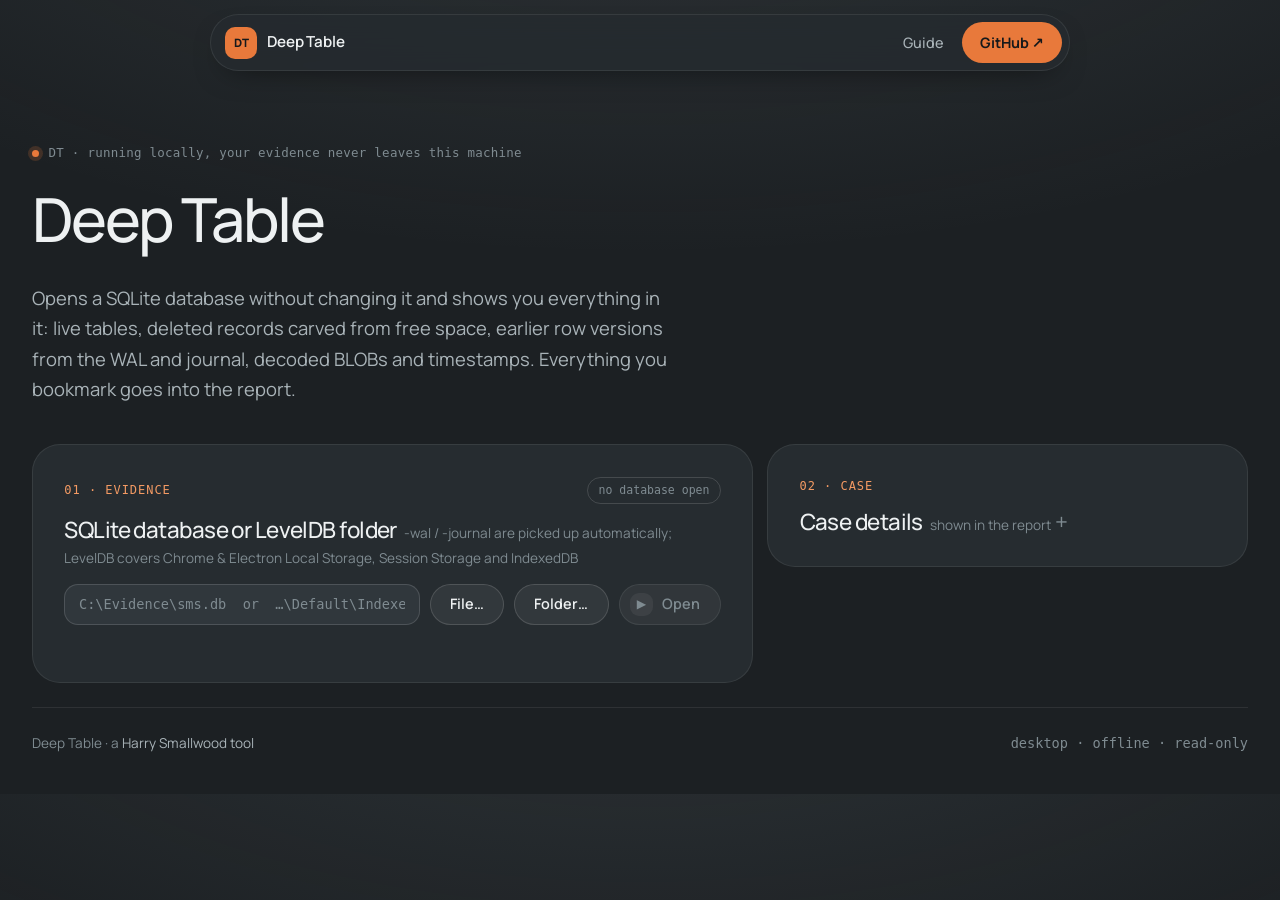
==== commit 73ef48e3: "Deep Table: LevelDB and Chromium web storage (Local/Session Storage, IndexedDB) Open a LevelDB folde" ====
--- a/deep-table/frontend/index.html
+++ b/deep-table/frontend/index.html
@@ -38,10 +38,11 @@
         <div class="panel-title">01 · Evidence</div>
         <span id="evidence-pill" class="pill">no database open</span>
       </div>
-      <h2>SQLite database <span class="hint">its -wal and -journal are picked up automatically</span></h2>
+      <h2>SQLite database or LevelDB folder <span class="hint">-wal / -journal are picked up automatically; LevelDB covers Chrome &amp; Electron Local Storage, Session Storage and IndexedDB</span></h2>
       <div class="path-input-row">
-        <input type="text" id="db-input" class="path-input" placeholder="C:\Evidence\sms.db  or  /cases/001/History" />
-        <button class="btn browse-btn" id="browse-db" type="button">Browse…</button>
+        <input type="text" id="db-input" class="path-input" placeholder="C:\Evidence\sms.db  or  …\Default\IndexedDB\https_web.whatsapp.com_0.indexeddb.leveldb" />
+        <button class="btn browse-btn" id="browse-db" type="button" title="Choose a SQLite database file">File…</button>
+        <button class="btn browse-btn" id="browse-dir" type="button" title="Choose a LevelDB folder, e.g. Chrome's Local Storage/leveldb or IndexedDB/*.indexeddb.leveldb">Folder…</button>
         <button class="btn btn-primary" id="open-btn" type="button" disabled><span class="btn-icon" aria-hidden="true">▶</span>Open</button>
       </div>
       <div class="file-status" id="db-status"></div>
@@ -77,8 +78,8 @@
         <button type="button" role="tab" data-tab="search" aria-selected="false">Search all</button>
         <button type="button" role="tab" data-tab="query" aria-selected="false">Query</button>
         <button type="button" role="tab" data-tab="recovered" aria-selected="false">Recovered <span class="count" id="count-recovered"></span></button>
-        <button type="button" role="tab" data-tab="wal" aria-selected="false">WAL &amp; journal</button>
-        <button type="button" role="tab" data-tab="pages" aria-selected="false">Pages</button>
+        <button type="button" role="tab" data-tab="wal" aria-selected="false" id="wal-tab">WAL &amp; journal</button>
+        <button type="button" role="tab" data-tab="pages" aria-selected="false" id="pages-tab">Pages</button>
         <button type="button" role="tab" data-tab="report" aria-selected="false">Bookmarks &amp; report <span class="count" id="count-tags"></span></button>
       </div>
       <label class="view-select" title="Which version of the database to read. With a WAL, each commit can be viewed on its own.">
@@ -156,7 +157,10 @@
       <div class="rec-banner"><span>Recovered records are also rebuilt as a database of their own, one table per source table with
         columns saying where each record came from, so you can query them like live data.</span>
         <button class="btn small-btn" id="rec-as-db" type="button">Query as a database</button></div>
-      <p class="guide">Records carved from freeblocks, unallocated space and freelist pages, plus earlier versions of rows
+      <p class="guide ldb-only hidden">Values LevelDB still holds for keys that were later overwritten (<strong>older version</strong>) or
+        deleted (<strong>deleted</strong>): it never edits in place, so earlier records survive in its .log and .ldb files until a
+        compaction drops them. Each shows its sequence number and file.</p>
+      <p class="guide sqlite-only">Records carved from freeblocks, unallocated space and freelist pages, plus earlier versions of rows
         from the main file, WAL frames and journal pages. Each one is compared with the live table: <strong>deleted</strong>
         (the rowid is gone), <strong>older version</strong> (the row has since changed) or <strong>live</strong> (a copy of a row that's still there).</p>
       <div class="split">
--- a/deep-table/frontend/styles.css
+++ b/deep-table/frontend/styles.css
@@ -1313,3 +1313,6 @@
 .before { text-decoration: line-through; text-decoration-color: rgba(240, 90, 90, 0.7); opacity: 0.8; }
 .after { color: var(--text); }
 .mono-cell { font-family: var(--font-mono); font-size: 0.75rem; color: var(--text-dim); }
+
+/* LevelDB */
+.ldb-meta { max-width: 40rem; margin-bottom: 0.4rem; }
